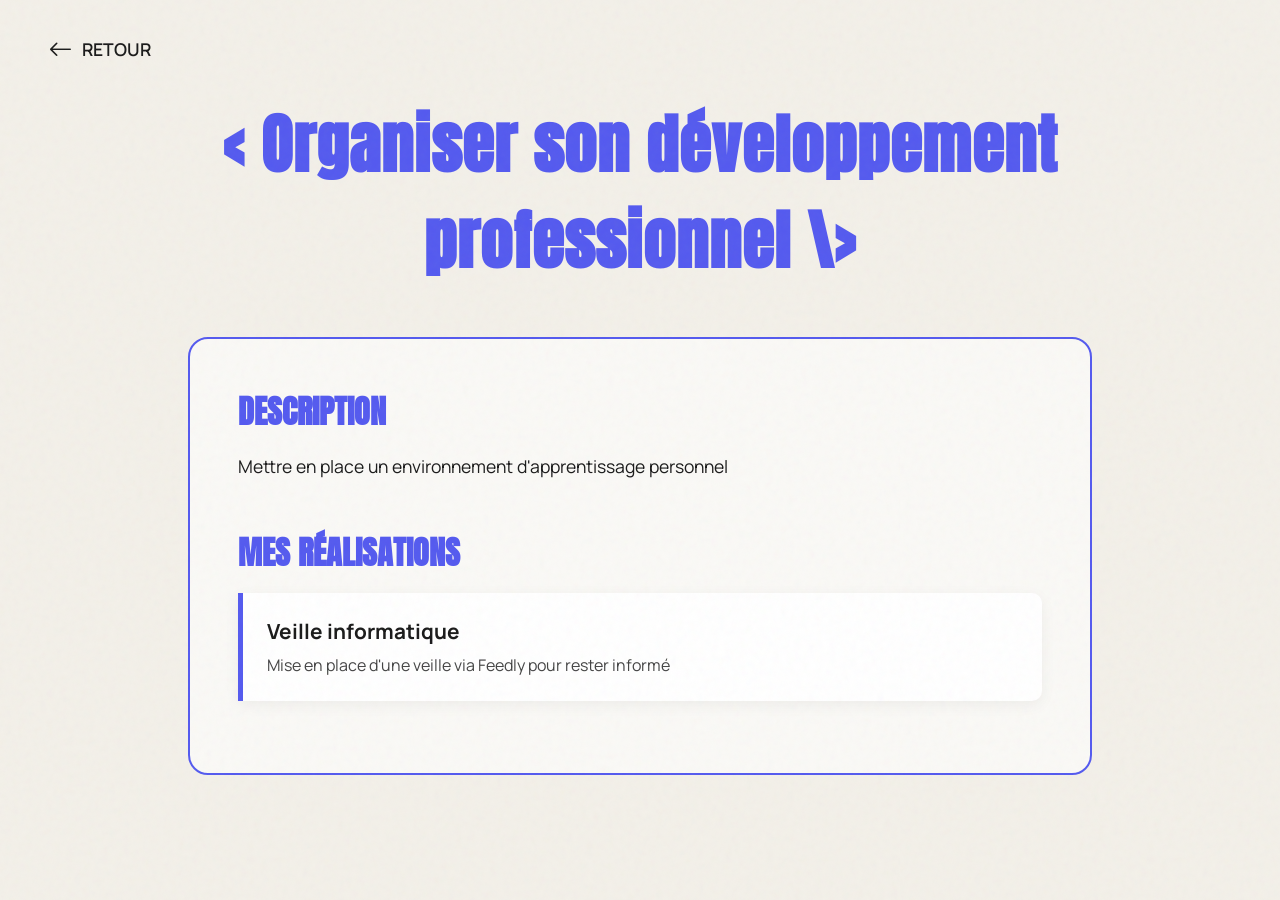
==== competences/comp6.html @ f82c4dae "maj pour site" ====
<!DOCTYPE html>
<html lang="fr">
<head>
    <meta charset="UTF-8">
    <meta name="viewport" content="width=device-width, initial-scale=1.0">
    <title>C6 - Organiser son développement professionnel</title>
    
    <link rel="preconnect" href="https://fonts.googleapis.com">
    <link rel="preconnect" href="https://fonts.gstatic.com" crossorigin>
    <link href="https://fonts.googleapis.com/css2?family=Anton&family=Manrope:wght@400;600&display=swap" rel="stylesheet">
    <link rel="stylesheet" href="https://cdn.jsdelivr.net/npm/bootstrap-icons@1.11.3/font/bootstrap-icons.min.css">
    
    <link rel="stylesheet" href="../style.css">
</head>
<body class="subpage-body">
    <div class="noise-overlay"></div>

    <header class="subpage-header">
        <a href="../index.html#skills" class="btn-retour">
            <i class="bi bi-arrow-left"></i> Retour
        </a>
    </header>

    <main class="comp-main">
        <h1 class="comp-title">&lt; Organiser son développement professionnel \&gt;</h1>

        <div class="comp-content-box">
            
            <div class="comp-intro">
                <h2>Description</h2>
                <p>Mettre en place un environnement d'apprentissage personnel</p>
            </div>

            <div class="comp-projects">
                <h2>Mes Réalisations</h2>
                
                <article class="project-detail">
                    <h3>Veille informatique</h3>
                    <p>Mise en place d'une veille via Feedly pour rester informé</p>
                </article>
            </div>

        </div>
    </main>

</body>
</html>
---- style.css ----
/* --- Variables & Reset --- */
:root {
    --bg-color: #F3F0E9;
    --accent-color: #545AEF;
    --text-dark: #1a1a1a;
    --font-display: 'Anton', sans-serif;
    --font-body: 'Manrope', sans-serif;
}

html {
    scroll-behavior: smooth;
}

* {
    margin: 0;
    padding: 0;
    box-sizing: border-box;
}

body {
    background-color: var(--bg-color);
    font-family: var(--font-body);
    color: var(--accent-color);
    overflow-x: hidden;
    display: flex;
    flex-direction: column;
}

/* --- Texture (Noise) --- */
.noise-overlay {
    position: fixed;
    top: 0;
    left: 0;
    width: 100%;
    height: 100%;
    pointer-events: none;
    z-index: 999;
    opacity: 0.04;
    background-image: url("data:image/svg+xml,%3Csvg viewBox='0 0 200 200' xmlns='http://www.w3.org/2000/svg'%3E%3Cfilter id='noiseFilter'%3E%3CfeTurbulence type='fractalNoise' baseFrequency='0.65' numOctaves='3' stitchTiles='stitch'/%3E%3C/filter%3E%3Crect width='100%25' height='100%25' filter='url(%23noiseFilter)'/%3E%3C/svg%3E");
}

/* --- Header / Navigation --- */
header {
    position: relative;
    display: flex;
    justify-content: space-between;
    align-items: center;
    padding: 1.5rem 3rem; 
    z-index: 100;
}

/* NOUVEAU : Style du Logo Texte (CR.) */
.logo-text {
    font-family: var(--font-display);
    font-size: 3rem;
    color: var(--accent-color);
    letter-spacing: 2px;
    line-height: 1;
    cursor: default;
}

/* Centrage du nom dans le header */
.author-name-header {
    position: absolute;
    left: 50%;
    transform: translateX(-50%);
    font-family: var(--font-body);
    font-weight: 600;
    text-transform: uppercase;
    letter-spacing: 2px;
    color: var(--text-dark);
    margin: 0;
    white-space: nowrap;
}

nav ul {
    list-style: none;
    display: flex;
    gap: 2rem;
    align-items: center;
}

nav a {
    text-decoration: none;
    color: var(--text-dark);
    font-weight: 600;
    font-size: 0.9rem;
    text-transform: uppercase;
    transition: color 0.3s;
}

nav a:hover {
    color: var(--accent-color);
}

.btn-contact {
    border: 2px solid var(--accent-color);
    padding: 0.5rem 1.5rem;
    border-radius: 50px;
    transition: all 0.3s ease;
}

.btn-contact:hover {
    background-color: var(--accent-color);
    color: white;
}


/* --- Main Layout & Sections --- */
main {
    width: 100%;
}

/* Classe générique pour chaque slide (Hero, Projets, Skills...) */
.fullscreen-section {
    min-height: 90vh;
    position: relative;
    display: flex;
    justify-content: center;
    align-items: center;
    padding: 2rem 0;
}

/* --- Les Formes Bleues (SVG) --- */
.shape-container {
    position: absolute;
    top: 0;
    bottom: 0;
    width: 15vw;
    max-width: 200px;
    z-index: 1;
}

.shape-container.left { left: 0; }
.shape-container.right { right: 0; }

.shape-container svg {
    width: 100%;
    height: 100%;
    fill: var(--accent-color);
}

/* --- Contenu Hero (Slide 1) --- */
.hero-content {
    z-index: 5;
    text-align: center;
    position: relative;
    display: flex;
    align-items: center;
    justify-content: center;
    width: 100%;
}

.center-block {
    display: flex;
    flex-direction: column;
    align-items: center;
}

.main-title {
    font-family: var(--font-display);
    font-size: clamp(4rem, 18vw, 15rem); 
    line-height: 1;
    text-transform: uppercase;
    color: var(--accent-color);
    margin: 0;
    opacity: 0;
    transform: scale(0.9);
}

/* --- Contenu Projets (Slide 2) --- */
.projects-content {
    z-index: 5;
    text-align: center;
    display: flex;
    flex-direction: column;
    align-items: center;
    gap: 3rem;
    width: 100%;
    max-width: 1200px;
}

.section-title {
    font-family: var(--font-display);
    font-size: 4rem;
    text-transform: uppercase;
    color: var(--text-dark);
    margin: 0;
}

/* Le cadre en pointillés projets */
.project-placeholder {
    border: 3px dashed var(--accent-color);
    padding: 4rem 6rem;
    border-radius: 20px;
    background: rgba(84, 90, 239, 0.05);
    transition: transform 0.3s ease;
    cursor: pointer;
}

.project-placeholder:hover {
    transform: translateY(-10px);
    background: rgba(84, 90, 239, 0.1);
}

.project-placeholder h3 {
    font-family: var(--font-display);
    font-size: 2.5rem;
    text-transform: uppercase;
    margin-bottom: 1rem;
    color: var(--accent-color);
    
    /* Centrage icône + texte */
    display: flex; 
    align-items: center; 
    justify-content: center;
    gap: 15px;
}

.project-placeholder p {
    font-size: 1.2rem;
    color: var(--text-dark);
}

/* --- Contenu Compétences (Slide 3 - Grille) --- */
.skills-content {
    z-index: 5;
    display: flex;
    flex-direction: column;
    align-items: center;
    width: 100%;
    padding: 0 2rem;
}

.skills-grid {
    display: grid;
    /* 2 colonnes x 3 lignes */
    grid-template-columns: repeat(2, 1fr); 
    gap: 2rem;
    width: 100%;
    max-width: 1000px;
    margin-top: 2rem;
}

.skill-card {
   background-color: transparent;
    
    /* C'EST ICI QUE TU RÈGLES LA TAILLE */
    /* Essaie de passer de 250px à 300px, 320px ou même 350px */
    min-height: 320px; 
    
    perspective: 1000px;
    cursor: pointer;
}

.skill-card:hover {
    transform: translateY(-5px);
    background: rgba(84, 90, 239, 0.15);
}

.skill-card h3 {
    font-family: var(--font-display);
    font-size: 1.8rem;
    color: var(--accent-color);
    margin-bottom: 0.5rem;
}

.skill-card p {
    font-size: 1rem;
    color: var(--text-dark);
}

/* --- Indicateur Scroll --- */
.scroll-indicator {
    margin-top: 3rem;
    font-size: 0.8rem;
    color: var(--text-dark);
    display: flex;
    flex-direction: column;
    align-items: center;
    gap: 0.5rem;
    opacity: 0;
    animation: fadeIn 1s ease 1s forwards;
    cursor: pointer;
}

.arrow {
    animation: bounce 2s infinite;
}

@keyframes bounce {
    0%, 20%, 50%, 80%, 100% {transform: translateY(0);}
    40% {transform: translateY(-5px);}
    60% {transform: translateY(-3px);}
}

@keyframes fadeIn {
    to { opacity: 1; }
}

/* --- MOBILE RESPONSIVENESS (Tout regroupé ici) --- */
@media (max-width: 768px) {
    .shape-container { width: 10vw; }
    
    header { 
        padding: 1.5rem; 
        flex-direction: column; 
        gap: 1rem;
    }
    
    /* Nom sous le logo sur mobile */
    .author-name-header {
        position: static;
        transform: none;
        margin-top: 5px;
        font-size: 0.9rem;
    }

    /* Ajustement taille logo texte mobile */
    .logo-text {
        font-size: 2.5rem;
    }

    nav ul { display: none; } /* Menu caché */
    
    .section-title { font-size: 2.5rem; }
    
    .project-placeholder { padding: 2rem; width: 80%; }
    
    .skills-grid {
        grid-template-columns: 1fr; /* 1 seule colonne sur mobile */
    }
}
.skills-content {
    /* (Garde le style existant) */
    z-index: 5;
    display: flex;
    flex-direction: column;
    align-items: center;
    width: 100%;
    padding: 0 2rem;
}

.skills-grid {
    display: grid;
    grid-template-columns: repeat(2, 1fr); 
    gap: 2rem;
    width: 100%;
    max-width: 1000px;
    margin-top: 2rem;
}

/* Le conteneur de la carte (La scène 3D) */
.skill-card {
    background-color: transparent; /* Transparent car c'est l'inner qui a la couleur */
    min-height: 250px; /* On augmente la hauteur pour que le dos rentre bien */
    perspective: 1000px; /* Donne la profondeur 3D */
    cursor: pointer;
}

/* L'élément qui tourne */
.skill-card-inner {
    position: relative;
    width: 100%;
    height: 100%;
    text-align: center;
    transition: transform 0.6s; /* Durée de l'animation */
    transform-style: preserve-3d;
}

/* La classe qu'on ajoute en JS pour retourner la carte */
.skill-card.flipped .skill-card-inner {
    transform: rotateY(180deg);
}

.skill-card-front, .skill-card-back {
    position: absolute;
    top: 0;  /* <-- AJOUT IMPORTANT */
    left: 0; /* <-- AJOUT IMPORTANT */
    width: 100%;
    height: 100%;
    -webkit-backface-visibility: hidden; /* Safari */
    backface-visibility: hidden; /* Cache le dos quand on est de face */
    
    border: 2px dashed var(--accent-color);
    border-radius: 15px;
    padding: 2rem;
    display: flex;
    flex-direction: column;
    justify-content: center;
    align-items: center;
}

/* --- FACE AVANT --- */
.skill-card-front {
    background: rgba(84, 90, 239, 0.05); /* Le fond léger est ici maintenant */
    color: var(--text-dark);
    transform: rotateY(0deg); /* <-- AJOUT IMPORTANT pour corriger le bug */
    z-index: 2; /* S'assure que l'avant est bien au-dessus par défaut */
}

.skill-card-front h3 {
    font-family: var(--font-display);
    font-size: 1.8rem;
    color: var(--accent-color);
    margin-bottom: 0.5rem;
}

.click-info {
    margin-top: 1.5rem;
    font-size: 0.8rem;
    opacity: 0.7;
    color: var(--accent-color);
    border: 1px solid var(--accent-color);
    padding: 5px 15px;
    border-radius: 20px;
}

/* --- FACE ARRIÈRE --- */
.skill-card-back {
    background: var(--accent-color); /* Fond bleu opaque */
    color: white; 
    transform: rotateY(180deg);
    border-style: solid;
    z-index: 1; /* L'arrière reste derrière par défaut */
}

.skill-card-back h3 {
    font-family: var(--font-display);
    font-size: 1.5rem;
    border-bottom: 2px solid white;
    padding-bottom: 5px;
    margin-bottom: 1rem;
}

.skill-card-back ul {
    list-style: none;
    padding: 0;
    text-align: center;
}

.skill-card-back li {
    margin-bottom: 8px;
    font-size: 1rem;
}

/* --- RESPONSIVE --- */
@media (max-width: 768px) {
    .skills-grid {
        grid-template-columns: 1fr; 
    }
}

/* --- SECTION 4 : OUTILS (Petits carrés) --- */

.tools-content {
    z-index: 5;
    display: flex;
    flex-direction: column;
    align-items: center;
    width: 100%;
    padding: 0 2rem;
}

.tools-grid {
    display: flex;
    justify-content: center;
    flex-wrap: wrap; /* Permet de passer à la ligne si besoin */
    gap: 2rem;
    width: 100%;
    max-width: 900px;
    margin-top: 3rem;
}

.tool-card {
    /* Forme carrée */
    width: 150px;
    height: 150px;
    
    /* Style */
    background: white; /* Fond blanc pour ressortir sur le crème */
    border: 2px solid var(--accent-color); /* Bordure pleine pour changer des pointillés */
    border-radius: 15px;
    
    /* Centrage */
    display: flex;
    flex-direction: column;
    justify-content: center;
    align-items: center;
    gap: 15px;
    
    /* Animation */
    transition: all 0.3s ease;
    cursor: default;
    box-shadow: 0 5px 15px rgba(84, 90, 239, 0.1);
}

.tool-card:hover {
    transform: translateY(-10px) rotate(3deg); /* Petit effet fun au survol */
    background: var(--accent-color);
    color: white;
}

.tool-card i {
    font-size: 3rem; /* Grosse icône */
    transition: color 0.3s;
}

.tool-card span {
    font-family: var(--font-display);
    font-size: 1.2rem;
    text-transform: uppercase;
    letter-spacing: 1px;
}

/* Changement de couleur au survol */
.tool-card:hover i {
    color: white;
}

/* --- RESPONSIVE OUTILS --- */
@media (max-width: 768px) {
    .tool-card {
        width: 120px;
        height: 120px;
    }
    
    .tool-card i {
        font-size: 2rem;
    }
    
    .tool-card span {
        font-size: 1rem;
    }
}

/* --- FOOTER COMPACT --- */
footer {
    /* On réduit drastiquement le padding (de 3rem à 1rem) */
    padding: 1.5rem 0; 
    text-align: center;
    border-top: 1px solid rgba(84, 90, 239, 0.2);
    margin-top: auto;
}

.footer-content {
    display: flex;
    /* C'est ICI le secret : 'row' met les éléments côte à côte */
    flex-direction: row; 
    justify-content: center;
    align-items: center; /* Centre verticalement l'icône et le texte */
    gap: 1rem; /* Petit espace entre l'icône GitHub et le texte */
}

.social-links a {
    color: var(--text-dark);
    font-size: 1.3rem; /* Taille de l'icône ajustée */
    transition: transform 0.3s, color 0.3s;
    display: flex; /* Assure que l'icône est bien centrée */
}

.social-links a:hover {
    color: var(--accent-color);
    transform: scale(1.1); /* Petit effet de zoom au survol */
}

footer p {
    font-size: 0.9rem;
    opacity: 0.6;
    color: var(--text-dark);
    margin: 0; /* IMPORTANT : Enlève la marge par défaut du paragraphe */
}

/* --- FENÊTRE MODALE (Contact) --- */

/* Le fond sombre derrière la fenêtre */
.modal-overlay {
    display: none; /* Caché par défaut */
    position: fixed;
    z-index: 2000; /* Au-dessus de TOUT (le header est à 100) */
    left: 0;
    top: 0;
    width: 100%;
    height: 100%;
    background-color: rgba(26, 26, 26, 0.8); /* Fond sombre transparent */
    backdrop-filter: blur(5px); /* Petit effet de flou moderne */
    
    /* Flex pour centrer la boîte */
    justify-content: center;
    align-items: center;
    opacity: 0;
    transition: opacity 0.3s ease;
}

/* La boîte blanche au milieu */
.modal-content {
    background-color: #fff;
    padding: 3rem;
    border-radius: 20px;
    border: 2px solid var(--accent-color);
    width: 90%;
    max-width: 500px;
    position: relative;
    text-align: center;
    box-shadow: 0 10px 30px rgba(0,0,0,0.3);
    transform: scale(0.8);
    transition: transform 0.3s ease;
}

/* Animation d'ouverture */
.modal-overlay.active {
    opacity: 1;
}
.modal-overlay.active .modal-content {
    transform: scale(1);
}

/* Bouton fermer (la croix) */
.close-modal {
    position: absolute;
    top: 15px;
    right: 20px;
    font-size: 2rem;
    color: var(--text-dark);
    cursor: pointer;
    transition: color 0.3s;
}
.close-modal:hover { color: var(--accent-color); }

/* Contenu */
.modal-content h2 {
    font-family: var(--font-display);
    font-size: 2.5rem;
    color: var(--accent-color);
    margin-bottom: 0.5rem;
}

.modal-subtitle {
    margin-bottom: 2rem;
    color: var(--text-dark);
}

.contact-item {
    display: flex;
    align-items: center;
    gap: 15px;
    background: rgba(84, 90, 239, 0.05);
    padding: 1rem;
    border-radius: 10px;
    margin-bottom: 1rem;
    transition: background 0.3s;
}

.contact-item:hover {
    background: rgba(84, 90, 239, 0.15);
}

.contact-item i {
    font-size: 1.5rem;
    color: var(--accent-color);
}

.contact-item a {
    text-decoration: none;
    color: var(--text-dark);
    font-weight: 600;
    font-size: 1rem;
    word-break: break-all; /* Pour éviter que les mails longs dépassent sur mobile */
}

/* --- BOUTON "VOIR PLUS" (Dos de la carte) --- */
.btn-see-more {
    display: inline-block;
   margin-top: 1.5rem; /* Espace au-dessus du bouton */
    padding: 0.4rem 1.2rem;
    border: 2px solid white;
    border-radius: 50px;
    color: white;
    text-decoration: none;
    font-family: var(--font-body);
    font-weight: 600;
    font-size: 0.85rem;
    text-transform: uppercase;
    transition: all 0.3s ease;
}

.btn-see-more:hover {
    background-color: white;
    color: var(--accent-color); /* Le texte devient bleu au survol */
    transform: scale(1.05); /* Petit zoom */
}

/* =========================================
   STYLES DES SOUS-PAGES (COMPÉTENCES)
========================================= */

.subpage-body {
    /* Évite que le contenu soit caché sous un petit écran */
    display: block; 
    height: auto;
    min-height: 100vh;
}

.subpage-header {
    padding: 2rem 3rem;
    display: flex;
    justify-content: flex-start; /* Aligne le bouton à gauche */
    z-index: 100;
    position: relative;
    min-height: auto; /* Annule la hauteur de l'accueil */
}

/* Bouton Retour */
.btn-retour {
    display: inline-flex;
    align-items: center;
    gap: 10px;
    font-family: var(--font-body);
    font-weight: 600;
    font-size: 1.1rem;
    color: var(--text-dark);
    text-decoration: none;
    text-transform: uppercase;
    transition: transform 0.3s, color 0.3s;
}

.btn-retour i {
    font-size: 1.5rem;
    transition: transform 0.3s;
}

.btn-retour:hover {
    color: var(--accent-color);
}

.btn-retour:hover i {
    transform: translateX(-5px); /* La flèche recule un peu au survol */
}

/* Contenu Principal de la page Compétence */
.comp-main {
    padding: 0 3rem 4rem 3rem;
    max-width: 1000px;
    margin: 0 auto;
    width: 100%;
}

.comp-title {
    font-family: var(--font-display);
    font-size: clamp(2.5rem, 5vw, 4rem);
    color: var(--accent-color);
    text-align: center;
    margin-bottom: 3rem;
    letter-spacing: 1px;
}

/* Boîte de contenu */
.comp-content-box {
    background: rgba(255, 255, 255, 0.6);
    border: 2px solid var(--accent-color);
    border-radius: 20px;
    padding: 3rem;
}

.comp-intro h2, .comp-projects h2 {
    font-family: var(--font-display);
    color: var(--accent-color);
    font-size: 2rem;
    margin-bottom: 1rem;
    text-transform: uppercase;
}

.comp-intro p {
    font-size: 1.1rem;
    line-height: 1.6;
    color: var(--text-dark);
    margin-bottom: 3rem;
}

/* Style des réalisations */
.project-detail {
    background: white;
    border-left: 5px solid var(--accent-color);
    padding: 1.5rem;
    margin-bottom: 1.5rem;
    border-radius: 0 10px 10px 0;
    box-shadow: 0 4px 15px rgba(0,0,0,0.05);
    transition: transform 0.3s;
}

.project-detail:hover {
    transform: translateX(10px); /* Petit effet d'avancée */
}

.project-detail h3 {
    font-size: 1.3rem;
    color: var(--text-dark);
    margin-bottom: 0.5rem;
}

.project-detail p {
    color: #444;
    line-height: 1.5;
}

/* Responsive pour les sous-pages */
@media (max-width: 768px) {
    .subpage-header { padding: 1.5rem; }
    .comp-main { padding: 0 1.5rem 3rem 1.5rem; }
    .comp-content-box { padding: 1.5rem; }
}
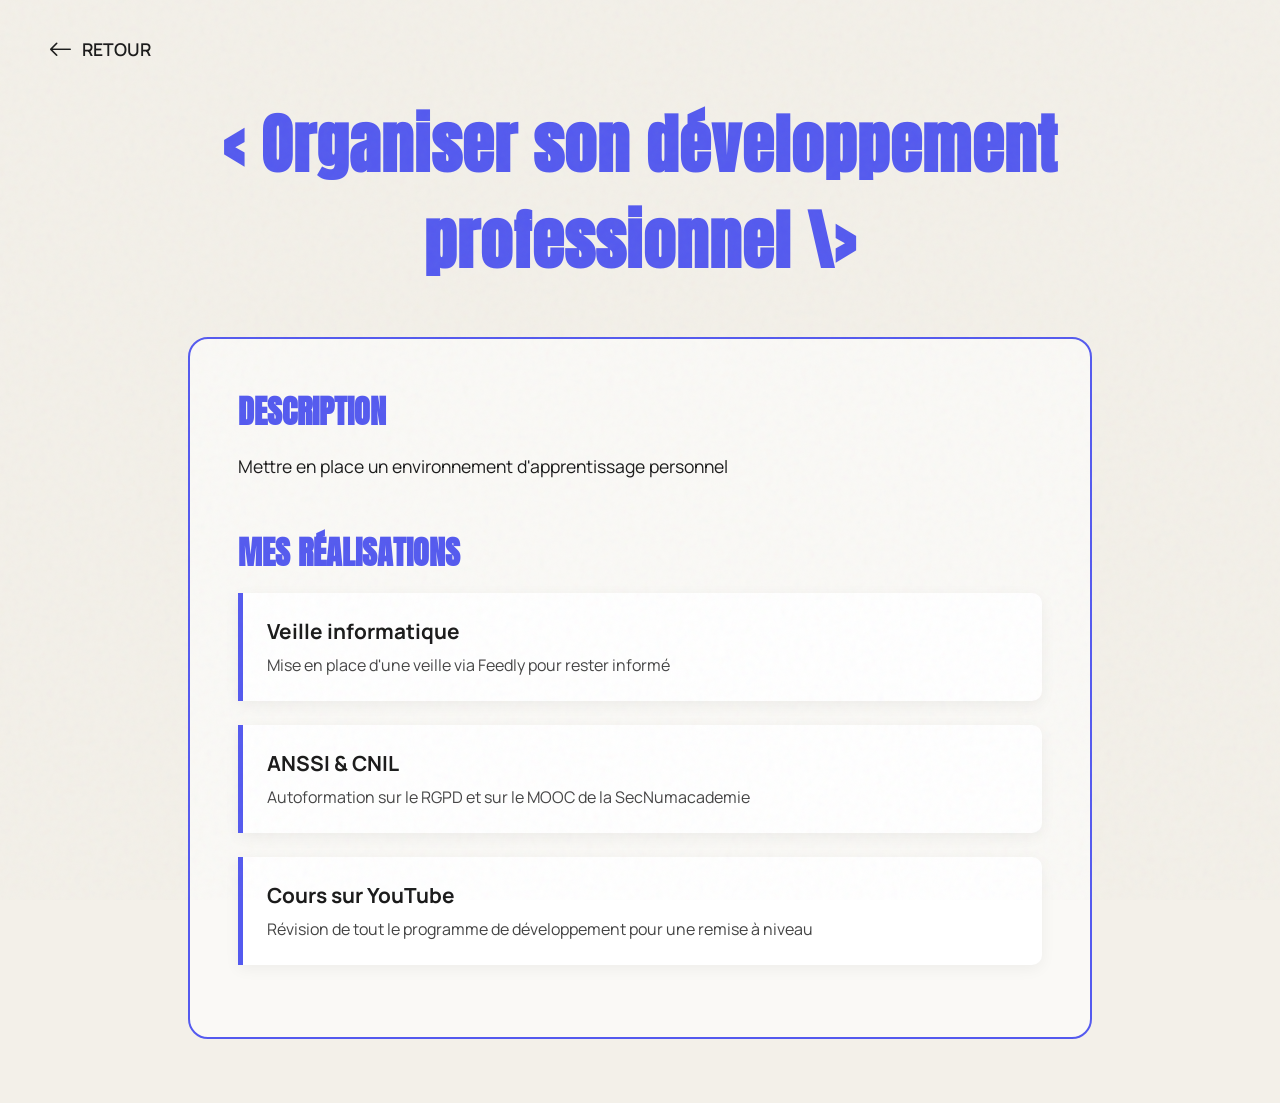
==== commit 96551c2a: "20" ====
--- a/competences/comp6.html
+++ b/competences/comp6.html
@@ -38,10 +38,20 @@
                     <h3>Veille informatique</h3>
                     <p>Mise en place d'une veille via Feedly pour rester informé</p>
                 </article>
+
+                <article class="project-detail">
+                    <h3>ANSSI & CNIL</h3>
+                    <p>Autoformation sur le RGPD et sur le MOOC de la SecNumacademie</p>
+                </article>
+                
+                <article class="project-detail">
+                    <h3>Cours sur YouTube</h3>
+                    <p>Révision de tout le programme de développement pour une remise à niveau</p>
+                </article>
             </div>
 
         </div>
     </main>
 
 </body>
-</html>+</html>
